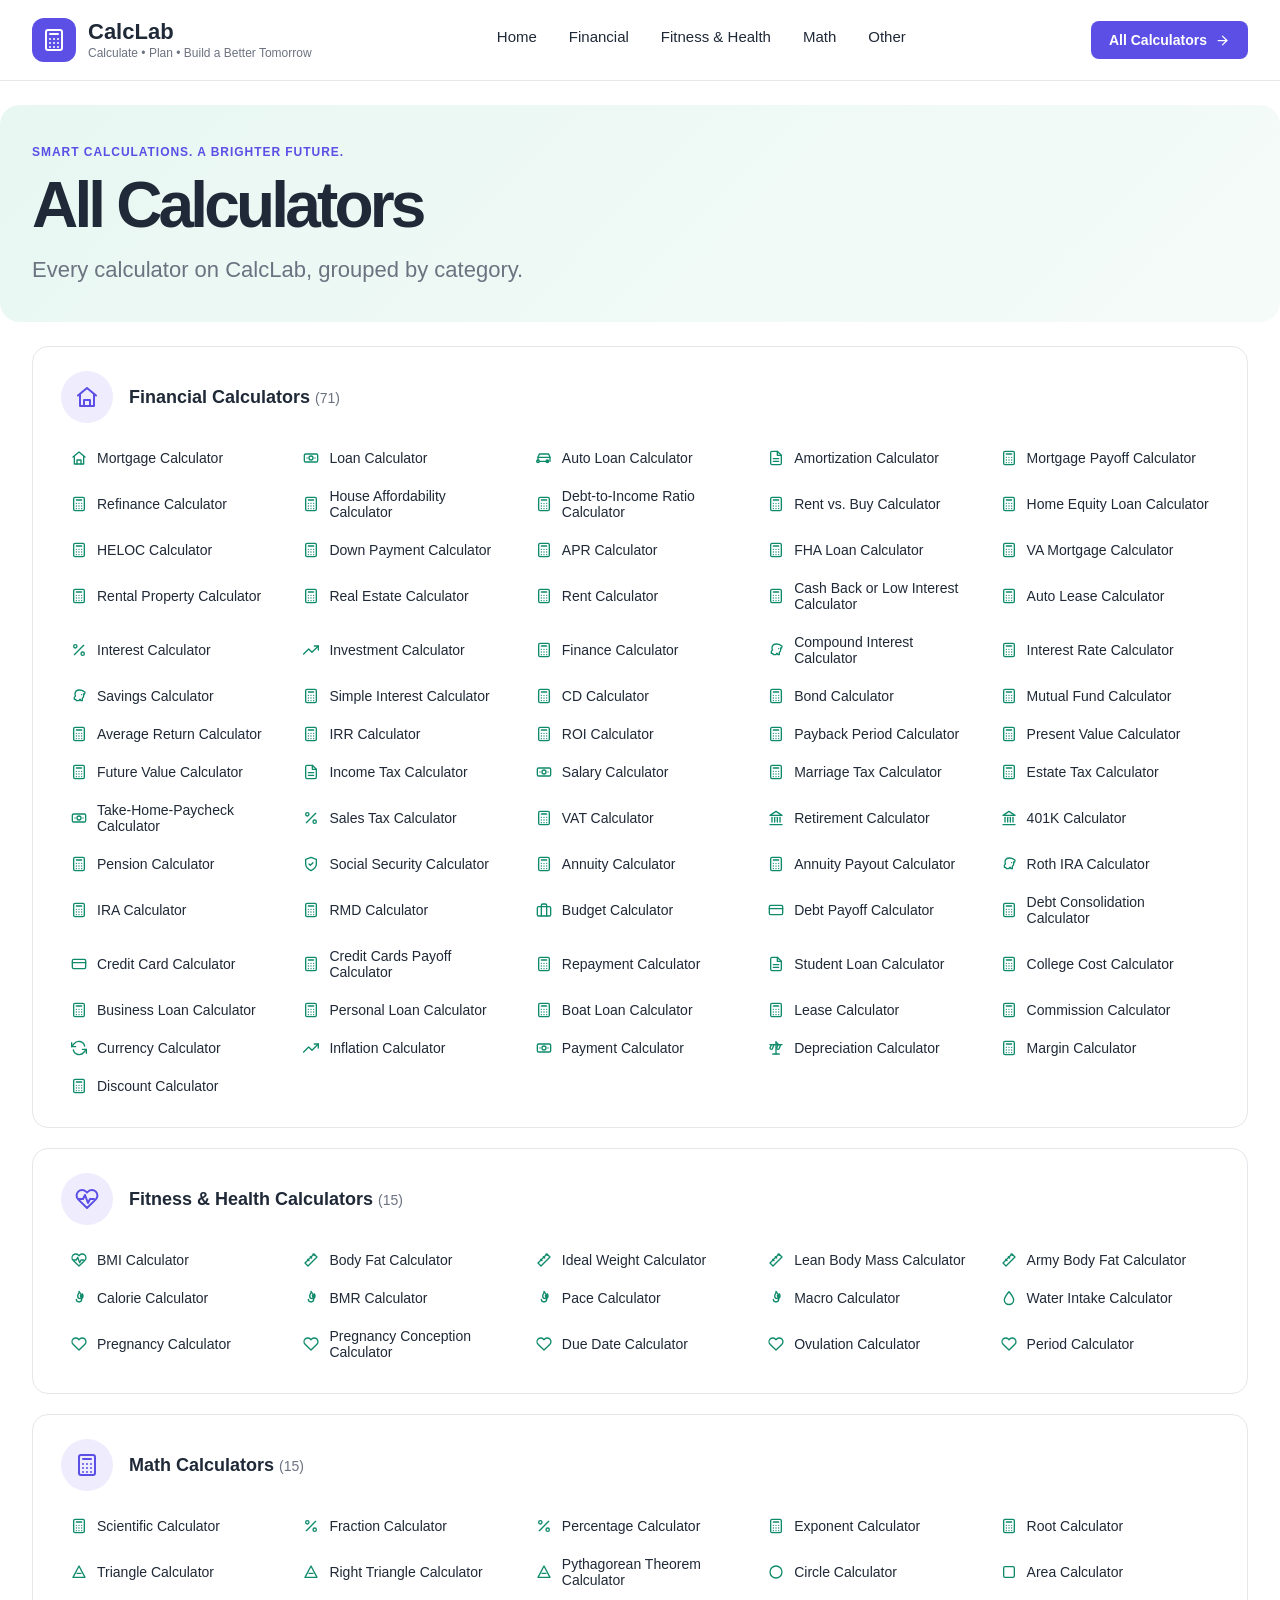
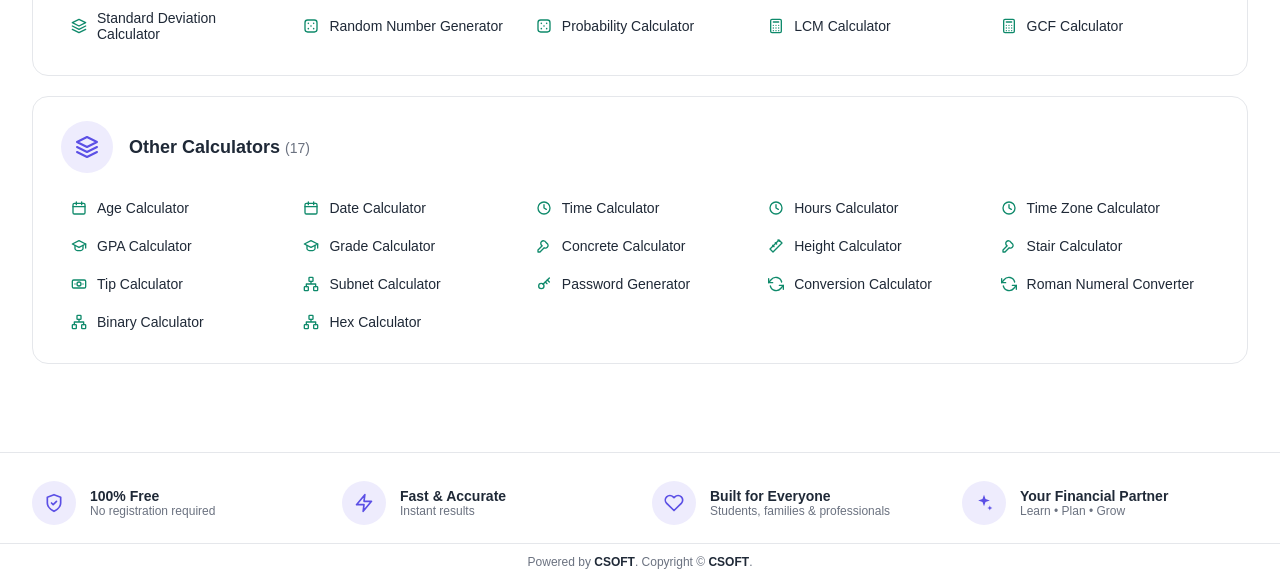
==== all-calculators.html @ 3d6a8034 "Initial project upload" ====
<!DOCTYPE html>
<html lang="en">
<head>
<meta charset="UTF-8">
<meta name="viewport" content="width=device-width, initial-scale=1.0">
<title>CalcLab — All Calculators</title>
<link rel="stylesheet" href="css/styles.css">
</head>
<body>

<header class="site-header">
  <div class="brand">
    <a href="index.html" class="brand-link" aria-label="Go to homepage">
      <div class="brand-mark" id="brand-mark-icon"></div>
      <div>
        <div class="brand-name">CalcLab</div>
        <div class="brand-tagline">Calculate &bull; Plan &bull; Build a Better Tomorrow</div>
      </div>
    </a>
  </div>
  <nav class="main-nav">
    <a href="index.html">Home</a>
    <a href="financial.html" target="_blank" rel="noopener noreferrer">Financial</a>
    <a href="fitness.html" target="_blank" rel="noopener noreferrer">Fitness &amp; Health</a>
    <a href="math.html" target="_blank" rel="noopener noreferrer">Math</a>
    <a href="other.html" target="_blank" rel="noopener noreferrer">Other</a>
  </nav>
  <div class="header-actions">
    <a href="all-calculators.html" class="btn btn-primary active">All Calculators <span id="all-calc-arrow"></span></a>
  </div>
</header>

<div class="page-intro">
  <div class="hero-eyebrow">Smart calculations. A brighter future.</div>
  <h1>All Calculators</h1>
  <p>Every calculator on CalcLab, grouped by category.</p>
</div>

<main class="page-main" id="all-calcs-main">
  <!-- rendered by js/all-calculators.js -->
</main>

<footer class="footer-strip">
  <div class="footer-item">
    <div class="icon-tile" id="footer-icon-1"></div>
    <div><div class="footer-title">100% Free</div><div class="footer-sub">No registration required</div></div>
  </div>
  <div class="footer-item">
    <div class="icon-tile" id="footer-icon-2"></div>
    <div><div class="footer-title">Fast &amp; Accurate</div><div class="footer-sub">Instant results</div></div>
  </div>
  <div class="footer-item">
    <div class="icon-tile" id="footer-icon-3"></div>
    <div><div class="footer-title">Built for Everyone</div><div class="footer-sub">Students, families &amp; professionals</div></div>
  </div>
  <div class="footer-item">
    <div class="icon-tile" id="footer-icon-4"></div>
    <div><div class="footer-title">Your Financial Partner</div><div class="footer-sub">Learn &bull; Plan &bull; Grow</div></div>
  </div>
</footer>
<div class="footer-credit">Powered by <strong>CSOFT</strong>. Copyright © <strong>CSOFT</strong>.</div>

<script src="js/icons.js"></script>
<script src="js/data.js"></script>
<script src="js/all-calculators.js"></script>
</body>
</html>
---- css/styles.css ----
:root {
  --brand: #5B4FE5;
  --brand-dark: #4A3FD1;
  --brand-pale: #EEECFD;
  --mint-start: #E8F7F2;
  --mint-end: #F5FBF9;
  --teal-tile: #D9F2EA;
  --teal-icon: #0F8A6B;
  --page-bg: #FFFFFF;
  --card-bg: #FFFFFF;
  --card-border: #E5E7EB;
  --heading: #1F2937;
  --body-text: #6B7280;
  --footer-bg: #FAFAFA;
  --badge-popular-bg: #EEECFD;
  --badge-popular-text: #5B4FE5;
  --badge-new-bg: #DCFCE7;
  --badge-new-text: #16A34A;
  --radius-card: 16px;
  --radius-btn: 8px;
  --shadow-card: 0 1px 3px rgba(0, 0, 0, 0.06);
  --font-sans: 'Inter', -apple-system, BlinkMacSystemFont, 'Segoe UI', Roboto, Helvetica, Arial, sans-serif;
}

* { box-sizing: border-box; }

html, body {
  margin: 0;
  padding: 0;
  background: var(--page-bg);
  color: var(--heading);
  font-family: var(--font-sans);
}

img, svg { display: block; }

a { color: inherit; text-decoration: none; }

.icon {
  width: 1em;
  height: 1em;
  display: inline-block;
  vertical-align: middle;
}

button {
  font-family: inherit;
  cursor: pointer;
}

/* Layout */
.site-header,
.hero,
.main-content,
.section-block,
.footer-strip {
  max-width: 1400px;
  margin: 0 auto;
  padding-left: 32px;
  padding-right: 32px;
}

.section-block {
  margin-top: 32px;
}

/* Header */
.site-header {
  display: flex;
  align-items: center;
  justify-content: space-between;
  gap: 24px;
  padding-top: 18px;
  padding-bottom: 18px;
  border-bottom: 1px solid var(--card-border);
}

.brand {
  display: flex;
  align-items: center;
  gap: 12px;
}

.brand-link {
  display: inline-flex;
  align-items: center;
  gap: 12px;
  color: inherit;
  text-decoration: none;
}

.brand-link:hover {
  color: inherit;
}

.brand-mark {
  width: 44px;
  height: 44px;
  border-radius: 12px;
  background: var(--brand);
  color: #fff;
  display: flex;
  align-items: center;
  justify-content: center;
  flex-shrink: 0;
}

.brand-mark .icon { width: 24px; height: 24px; }

.brand-name { font-size: 22px; font-weight: 800; line-height: 1.1; }

.brand-tagline { font-size: 12px; color: var(--body-text); margin-top: 2px; }

.main-nav {
  display: flex;
  align-items: center;
  gap: 32px;
  font-size: 15px;
  font-weight: 500;
  color: var(--heading);
}

.main-nav a {
  padding-bottom: 6px;
  border-bottom: 2px solid transparent;
  transition: color 0.15s ease, border-color 0.15s ease;
}

.main-nav a:hover { color: var(--brand); border-bottom-color: var(--brand); }

.main-nav a.active { color: var(--brand); border-bottom-color: var(--brand); font-weight: 600; }

.header-actions { display: flex; align-items: center; gap: 16px; }

.search-box {
  position: relative;
  display: flex;
  align-items: center;
  gap: 8px;
  border: 1px solid var(--card-border);
  border-radius: var(--radius-btn);
  padding: 9px 14px;
  color: var(--body-text);
  min-width: 220px;
}

.search-box input {
  border: none;
  outline: none;
  font-size: 14px;
  width: 100%;
  font-family: inherit;
  color: var(--heading);
}

.search-box .icon { width: 16px; height: 16px; flex-shrink: 0; }

.search-results {
  position: absolute;
  top: calc(100% + 8px);
  left: 0;
  right: 0;
  background: #fff;
  border: 1px solid var(--card-border);
  border-radius: 12px;
  box-shadow: 0 8px 24px rgba(15, 23, 42, 0.12);
  padding: 6px;
  max-height: 360px;
  overflow-y: auto;
  z-index: 50;
}

.search-result-item {
  display: flex;
  align-items: center;
  justify-content: space-between;
  gap: 10px;
  padding: 9px 10px;
  border-radius: 8px;
  font-size: 14px;
  color: var(--heading);
}

.search-result-item:hover { background: var(--brand-pale); color: var(--brand); }
.search-result-item .result-name { font-weight: 500; }
.search-result-item .result-category {
  font-size: 12px;
  color: var(--body-text);
  background: #F3F4F6;
  padding: 2px 8px;
  border-radius: 999px;
  flex-shrink: 0;
}
.search-result-item:hover .result-category { color: var(--brand); background: var(--brand-pale); }

.search-no-results {
  padding: 14px 10px;
  font-size: 14px;
  color: var(--body-text);
  text-align: center;
}

.btn {
  display: inline-flex;
  align-items: center;
  justify-content: center;
  gap: 8px;
  border: none;
  border-radius: var(--radius-btn);
  font-weight: 600;
  font-size: 14px;
  padding: 11px 18px;
  white-space: nowrap;
}

.btn .icon { width: 15px; height: 15px; }

.btn-primary { background: var(--brand); color: #fff; }
.btn-primary:hover { background: var(--brand-dark); }

.btn-outline {
  background: #fff;
  color: var(--brand);
  border: 1px solid var(--brand-pale);
}
.btn-outline:hover { background: var(--brand-pale); }

.btn-block { width: 100%; }

/* Hero */
.hero {
  margin-top: 24px;
  border-radius: 20px;
  background: linear-gradient(135deg, var(--mint-start), var(--mint-end));
  display: flex;
  align-items: center;
  justify-content: space-between;
  gap: 40px;
  padding-top: 40px;
  padding-bottom: 40px;
  overflow: hidden;
}

.hero-copy { max-width: 620px; }

.hero-eyebrow {
  color: var(--brand);
  font-weight: 700;
  font-size: 12px;
  letter-spacing: 0.08em;
  text-transform: uppercase;
  margin-bottom: 14px;
}

.hero-copy h1 {
  font-size: 48px;
  font-weight: 800;
  line-height: 1.1;
  margin: 0 0 16px;
  color: var(--heading);
}

.hero-copy p.subhead {
  font-size: 17px;
  color: var(--body-text);
  margin: 0 0 24px;
}

.hero-stats { display: flex; gap: 14px; flex-wrap: wrap; }

.stat-pill {
  display: flex;
  align-items: center;
  gap: 10px;
  background: #fff;
  border-radius: 12px;
  padding: 12px 16px;
  box-shadow: var(--shadow-card);
}

.stat-pill .icon-tile {
  width: 32px;
  height: 32px;
  border-radius: 8px;
  background: var(--teal-tile);
  color: var(--teal-icon);
  display: flex;
  align-items: center;
  justify-content: center;
  flex-shrink: 0;
}

.stat-pill .icon-tile .icon { width: 17px; height: 17px; }

.stat-pill .stat-title { font-size: 14px; font-weight: 700; color: var(--heading); }
.stat-pill .stat-sub { font-size: 12px; color: var(--body-text); }

.hero-art { flex-shrink: 0; position: relative; }

.hero-illustration {
  position: relative;
  width: 420px;
  height: 260px;
}

.hero-bg-svg { position: absolute; top: 0; left: 0; }

.hero-illustration img {
  position: absolute;
  width: auto;
  filter: drop-shadow(0 6px 10px rgba(15, 30, 25, 0.12));
}

.illus-calculator {
  position: absolute;
  top: 12px;
  left: 128px;
  height: 208px;
  width: auto;
  transform: rotate(-12deg);
  filter: drop-shadow(0 6px 10px rgba(15, 30, 25, 0.12));
}

.illus-coins {
  top: 104px;
  left: 34px;
  height: 152px;
  transform: rotate(-4deg);
}

.illus-leaves {
  top: 158px;
  left: 342px;
  height: 102px;
  transform: rotate(8deg);
}

.hero-caption {
  position: absolute;
  top: 0;
  right: -30px;
  font-family: "Segoe Print", "Bradley Hand", "Comic Sans MS", cursive;
  font-size: 15px;
  color: var(--heading);
  line-height: 1.35;
  transform: rotate(-4deg);
  text-align: left;
  max-width: 150px;
}

.hero-caption-arrow {
  display: block;
  margin: 6px 0 0 92px;
  transform: rotate(-4deg);
}

/* Main content */
.main-content {
  display: grid;
  grid-template-columns: 280px 1fr;
  gap: 28px;
  margin-top: 32px;
  align-items: start;
}

/* Sidebar */
.sidebar {
  background: #fff;
  border: 1px solid var(--card-border);
  border-radius: var(--radius-card);
  padding: 20px;
}

.sidebar-label {
  font-size: 12px;
  font-weight: 700;
  letter-spacing: 0.06em;
  color: #9CA3AF;
  margin: 0 0 12px 4px;
}

.category-list { display: flex; flex-direction: column; gap: 2px; margin-bottom: 20px; }

.category-item {
  display: flex;
  align-items: center;
  gap: 12px;
  width: 100%;
  background: none;
  border: none;
  border-left: 3px solid transparent;
  border-radius: 8px;
  padding: 11px 10px;
  font-size: 14px;
  font-weight: 500;
  color: var(--heading);
  text-align: left;
}

.category-item:hover { background: #F9FAFB; }

.category-item.active {
  background: var(--brand-pale);
  color: var(--brand);
  border-left-color: var(--brand);
  font-weight: 600;
}

.category-item .icon { width: 18px; height: 18px; flex-shrink: 0; color: #9CA3AF; }
.category-item.active .icon { color: var(--brand); }
.category-item .cat-label { flex: 1; }
.category-item .chevron { width: 16px; height: 16px; color: #C4C8D0; flex-shrink: 0; }

.sidebar-cta {
  background: var(--teal-tile);
  border-radius: 14px;
  padding: 18px;
}

.sidebar-cta .cta-icon { font-size: 22px; margin-bottom: 10px; }
.sidebar-cta p { margin: 0; font-size: 14px; font-weight: 700; color: var(--heading); line-height: 1.35; }
.sidebar-cta .btn { margin-top: 14px; font-size: 13px; padding: 10px 14px; }

/* Category panel */
.category-panel {
  background: #fff;
  border: 1px solid var(--card-border);
  border-radius: var(--radius-card);
  padding: 28px;
}

.category-panel-header {
  display: flex;
  align-items: flex-start;
  justify-content: space-between;
  gap: 16px;
  margin-bottom: 24px;
}

.category-panel-title { display: flex; align-items: center; gap: 16px; }

.category-icon-badge {
  width: 52px;
  height: 52px;
  border-radius: 50%;
  background: var(--brand-pale);
  color: var(--brand);
  display: flex;
  align-items: center;
  justify-content: center;
  flex-shrink: 0;
}

.category-icon-badge .icon { width: 24px; height: 24px; }

.category-panel-title h2 { font-size: 22px; font-weight: 800; margin: 0 0 4px; }
.category-panel-title p { font-size: 14px; color: var(--body-text); margin: 0; }

.view-all-link {
  display: inline-flex;
  align-items: center;
  gap: 6px;
  font-size: 14px;
  font-weight: 600;
  color: var(--brand);
  background: none;
  border: none;
  white-space: nowrap;
  padding: 4px;
}

.view-all-link .icon { width: 14px; height: 14px; }

/* Card grid */
.card-grid {
  display: grid;
  grid-template-columns: repeat(2, 1fr);
  gap: 20px;
}

.calc-card {
  border: 1px solid var(--card-border);
  border-radius: var(--radius-card);
  padding: 22px;
  box-shadow: var(--shadow-card);
}

.calc-card-top {
  display: flex;
  align-items: flex-start;
  justify-content: space-between;
  margin-bottom: 14px;
}

.calc-icon-tile {
  width: 44px;
  height: 44px;
  border-radius: 12px;
  background: var(--teal-tile);
  color: var(--teal-icon);
  display: flex;
  align-items: center;
  justify-content: center;
}

.calc-icon-tile .icon { width: 21px; height: 21px; }

.badge {
  display: inline-flex;
  align-items: center;
  gap: 4px;
  font-size: 12px;
  font-weight: 700;
  padding: 4px 10px;
  border-radius: 999px;
}

.badge .icon { width: 11px; height: 11px; }

.badge-popular { background: var(--badge-popular-bg); color: var(--badge-popular-text); }
.badge-new { background: var(--badge-new-bg); color: var(--badge-new-text); }

.calc-card h3 { font-size: 17px; font-weight: 700; margin: 0 0 8px; }
.calc-card p.calc-desc { font-size: 14px; color: var(--body-text); line-height: 1.45; margin: 0 0 18px; min-height: 40px; }

.calc-card-footer {
  display: flex;
  align-items: center;
  justify-content: space-between;
  gap: 12px;
}

.calc-meta {
  display: flex;
  align-items: center;
  gap: 8px;
  font-size: 13px;
  color: var(--body-text);
  flex-wrap: wrap;
}

.calc-meta .icon { width: 13px; height: 13px; }
.calc-meta .dot { color: var(--card-border); }

.calc-card .btn-primary { padding: 9px 16px; font-size: 13px; }

.card-grid.extra { margin-top: 20px; }

/* Listing pages */
.page-intro {
  max-width: 1400px;
  margin: 24px auto 0;
  padding: 40px 32px 36px;
  border-radius: 20px;
  background: linear-gradient(135deg, var(--mint-start), var(--mint-end));
}

.page-intro .hero-eyebrow {
  color: var(--brand);
  font-weight: 700;
  font-size: 12px;
  letter-spacing: 0.08em;
  text-transform: uppercase;
  margin-bottom: 16px;
}

.page-intro h1 {
  font-size: clamp(44px, 5vw, 72px);
  line-height: 0.96;
  letter-spacing: -0.06em;
  font-weight: 800;
  margin: 0 0 18px;
  color: var(--heading);
  max-width: 760px;
}

.page-intro p {
  color: var(--body-text);
  font-size: clamp(17px, 1.8vw, 22px);
  line-height: 1.45;
  margin: 0;
  max-width: 960px;
}

.page-main {
  max-width: 1400px;
  margin: 0 auto;
  padding: 24px 32px 40px;
  display: flex;
  flex-direction: column;
  gap: 20px;
}

.calc-group {
  background: #fff;
  border: 1px solid var(--card-border);
  border-radius: var(--radius-card);
  padding: 24px 28px;
}

.calc-group-header { display: flex; align-items: center; gap: 16px; margin-bottom: 18px; }
.calc-group-header h2 { font-size: 18px; font-weight: 700; margin: 0; }
.calc-group-count { color: var(--body-text); font-weight: 500; font-size: 14px; }

.calc-link-grid {
  display: grid;
  grid-template-columns: repeat(auto-fill, minmax(220px, 1fr));
  gap: 4px;
}

.calc-link {
  display: flex;
  align-items: center;
  gap: 10px;
  padding: 9px 10px;
  border-radius: 8px;
  font-size: 14px;
  color: var(--heading);
}

.calc-link:hover { background: var(--brand-pale); color: var(--brand); }
.calc-link .icon { width: 16px; height: 16px; color: var(--teal-icon); flex-shrink: 0; }
.calc-link:hover .icon { color: var(--brand); }

/* Footer strip */
.footer-strip {
  margin-top: 48px;
  padding-top: 28px;
  padding-bottom: 18px;
  border-top: 1px solid var(--card-border);
  display: grid;
  grid-template-columns: repeat(4, 1fr);
  gap: 24px;
}

.footer-item { display: flex; align-items: center; gap: 14px; }

.footer-item .icon-tile {
  width: 44px;
  height: 44px;
  border-radius: 50%;
  background: var(--brand-pale);
  color: var(--brand);
  display: flex;
  align-items: center;
  justify-content: center;
  flex-shrink: 0;
}

.footer-item .icon-tile .icon { width: 20px; height: 20px; }

.footer-item .footer-title { font-size: 14px; font-weight: 700; }
.footer-item .footer-sub { font-size: 12px; color: var(--body-text); }

.footer-credit {
  max-width: 1400px;
  margin: 0 auto;
  padding: 10px 32px 12px;
  border-top: 1px solid var(--card-border);
  text-align: center;
  color: var(--body-text);
  font-size: 12px;
  line-height: 1.4;
  font-weight: 500;
}

.footer-credit strong {
  color: var(--heading);
  font-weight: 700;
}

/* Stub pages */
.stub-main {
  max-width: 700px;
  margin: 80px auto;
  padding: 0 32px;
  text-align: center;
}

.stub-main h1 { font-size: 32px; margin-bottom: 12px; }
.stub-main p { color: var(--body-text); font-size: 16px; margin-bottom: 28px; }

/* Calculator page */
.calc-page-intro {
  display: flex;
  align-items: center;
  gap: 18px;
}

.calc-page-intro .category-icon-badge { width: 56px; height: 56px; flex-shrink: 0; }
.calc-page-intro .category-icon-badge .icon { width: 26px; height: 26px; }
.calc-page-intro h1 { font-size: 26px; margin: 0 0 4px; }
.calc-page-intro p { color: var(--body-text); font-size: 14px; margin: 0; }

.calc-columns {
  display: grid;
  grid-template-columns: 1fr 1fr;
  gap: 20px;
  align-items: start;
}

.calc-card-panel {
  background: #fff;
  border: 1px solid var(--card-border);
  border-radius: var(--radius-card);
  padding: 24px;
}

.calc-panel-heading {
  font-size: 13px;
  font-weight: 700;
  letter-spacing: 0.04em;
  text-transform: uppercase;
  color: #9CA3AF;
  margin: 0 0 16px;
}

.calc-form {
  display: flex;
  flex-direction: column;
  gap: 14px;
}

.calc-field { display: flex; flex-direction: column; gap: 6px; }
.calc-field-label { font-size: 13px; font-weight: 600; color: var(--heading); }

.calc-field input[type="number"],
.calc-field input[type="date"],
.calc-field input[type="time"],
.calc-field select {
  border: 1px solid var(--card-border);
  border-radius: var(--radius-btn);
  padding: 10px 12px;
  font-size: 14px;
  font-family: inherit;
  color: var(--heading);
  outline: none;
}

.calc-field input:focus,
.calc-field select:focus { border-color: var(--brand); }

.calc-field-checkbox { flex-direction: row; align-items: center; gap: 8px; }
.calc-field-checkbox span { font-size: 14px; color: var(--heading); }

.radio-row { display: flex; gap: 10px; flex-wrap: wrap; }
.radio-pill {
  display: flex;
  align-items: center;
  gap: 6px;
  border: 1px solid var(--card-border);
  border-radius: 999px;
  padding: 7px 14px;
  font-size: 13px;
  cursor: pointer;
}

.calc-submit { margin-top: 6px; align-self: flex-start; }

.calc-results-inner { display: flex; flex-direction: column; gap: 12px; }

.result-row {
  display: flex;
  align-items: baseline;
  justify-content: space-between;
  gap: 12px;
  padding: 12px 14px;
  border-radius: 10px;
  background: #F9FAFB;
}

.result-row.result-primary {
  background: var(--brand-pale);
}

.result-label { font-size: 13px; color: var(--body-text); }
.result-value { font-size: 15px; font-weight: 700; color: var(--heading); }
.result-primary .result-value { color: var(--brand); font-size: 20px; }

.calc-error {
  background: #FEF2F2;
  color: #B91C1C;
  border-radius: 10px;
  padding: 14px;
  font-size: 14px;
}

.amort-heading { font-size: 14px; font-weight: 700; margin: 22px 0 10px; }

.amort-table-wrap { max-height: 340px; overflow-y: auto; border: 1px solid var(--card-border); border-radius: 10px; }

.amort-table { width: 100%; border-collapse: collapse; font-size: 13px; }
.amort-table th, .amort-table td { padding: 8px 12px; text-align: right; border-bottom: 1px solid var(--card-border); }
.amort-table th:first-child, .amort-table td:first-child { text-align: left; }
.amort-table thead th { position: sticky; top: 0; background: #F9FAFB; color: var(--body-text); font-weight: 600; }

/* Scientific calculator */
.sci-calc { max-width: 340px; }

.sci-display {
  background: #1F2937;
  color: #fff;
  font-size: 26px;
  font-weight: 600;
  text-align: right;
  padding: 20px 16px;
  border-radius: 12px;
  margin-bottom: 12px;
  overflow-x: auto;
  white-space: nowrap;
}

.sci-keys {
  display: grid;
  grid-template-columns: repeat(4, 1fr);
  gap: 8px;
}

.sci-key {
  border: 1px solid var(--card-border);
  background: #F9FAFB;
  border-radius: 10px;
  padding: 14px 0;
  font-size: 15px;
  font-weight: 600;
  color: var(--heading);
}

.sci-key:hover { background: var(--brand-pale); }
.sci-key-mode { font-size: 12px; background: #fff; }
.sci-key-equals { background: var(--brand); color: #fff; border-color: var(--brand); }
.sci-key-equals:hover { background: var(--brand-dark); }

/* About and related */
.calc-info-panel { padding: 32px; }

.calc-info-title {
  display: flex;
  align-items: center;
  gap: 10px;
  font-size: 20px;
  font-weight: 800;
  margin: 0 0 14px;
  color: var(--heading);
}

.calc-info-title .icon { width: 22px; height: 22px; color: var(--brand); flex-shrink: 0; }

.calc-info-panel h3 { font-size: 16px; font-weight: 700; margin: 26px 0 10px; color: var(--heading); }
.calc-info-panel p { font-size: 14.5px; line-height: 1.7; color: var(--body-text); margin: 0; }

.calc-faq { display: flex; flex-direction: column; gap: 16px; margin-top: 4px; }

.faq-item { border-top: 1px solid var(--card-border); padding-top: 14px; }
.faq-item:first-child { border-top: none; padding-top: 0; }
.faq-q { font-size: 14.5px; font-weight: 700; color: var(--heading); margin: 0 0 6px; }
.faq-a { font-size: 14px; line-height: 1.6; color: var(--body-text); margin: 0; }

/* Responsive */
@media (max-width: 960px) {
  .main-nav { display: none; }
  .search-box { display: none; }
  .hero { flex-direction: column; }
  .hero-art { display: none; }
  .main-content { grid-template-columns: 1fr; }
  .card-grid { grid-template-columns: 1fr; }
  .footer-strip { grid-template-columns: repeat(2, 1fr); }
  .hero-copy h1 { font-size: 34px; }
  .calc-columns { grid-template-columns: 1fr; }
}
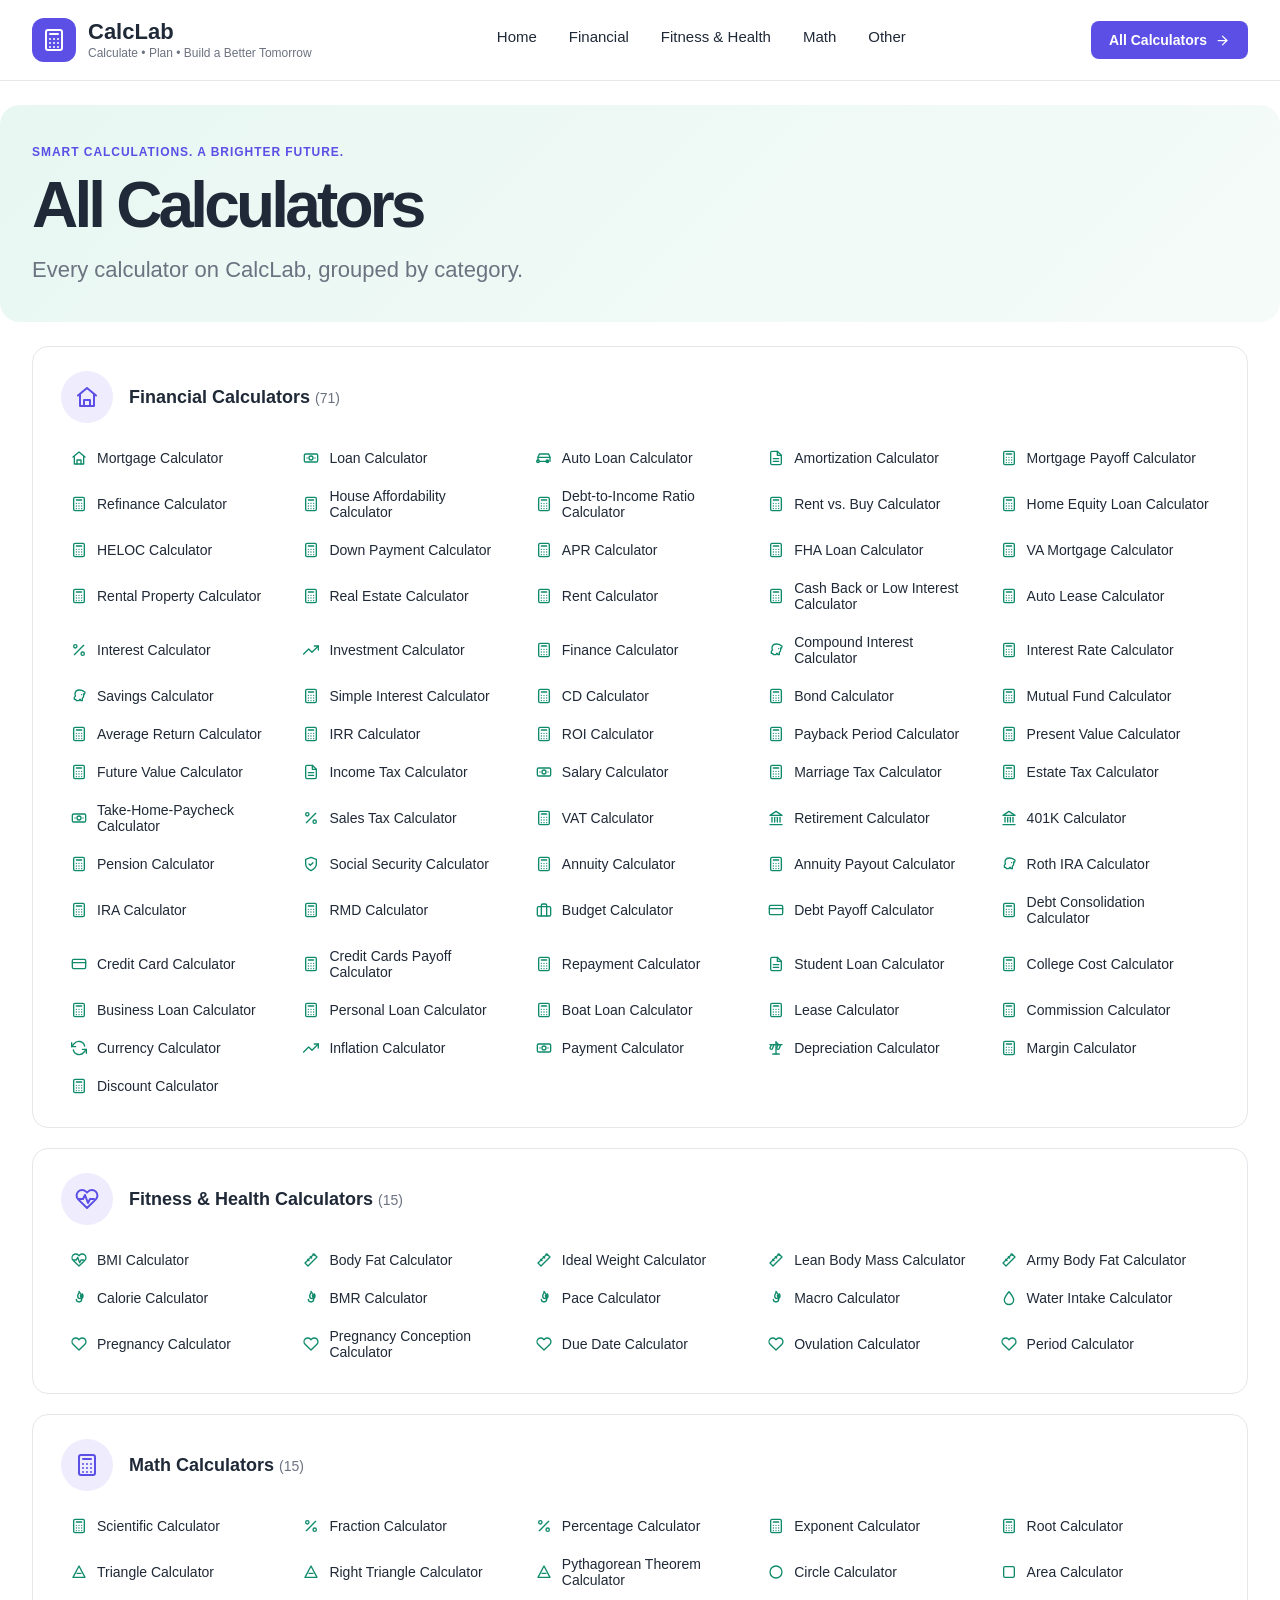
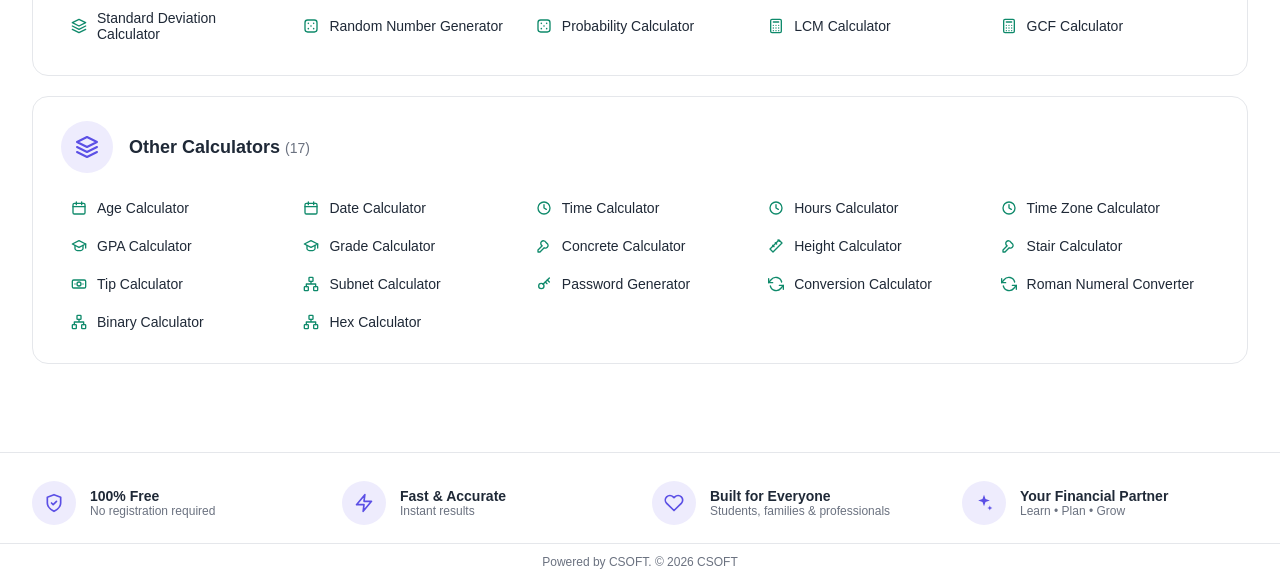
==== commit f3e8953c: "Update project" ====
--- a/all-calculators.html
+++ b/all-calculators.html
@@ -58,7 +58,7 @@
     <div><div class="footer-title">Your Financial Partner</div><div class="footer-sub">Learn &bull; Plan &bull; Grow</div></div>
   </div>
 </footer>
-<div class="footer-credit">Powered by <strong>CSOFT</strong>. Copyright © <strong>CSOFT</strong>.</div>
+<div class="footer-credit">Powered by CSOFT. © 2026 CSOFT</div>
 
 <script src="js/icons.js"></script>
 <script src="js/data.js"></script>
--- a/css/styles.css
+++ b/css/styles.css
@@ -483,6 +483,25 @@
   border-radius: var(--radius-card);
   padding: 22px;
   box-shadow: var(--shadow-card);
+  transition: transform 0.25s ease, box-shadow 0.25s ease, border-color 0.25s ease;
+  animation: cardFadeInUp 0.45s ease both;
+}
+
+.calc-card:nth-child(1) { animation-delay: 0.02s; }
+.calc-card:nth-child(2) { animation-delay: 0.08s; }
+.calc-card:nth-child(3) { animation-delay: 0.14s; }
+.calc-card:nth-child(4) { animation-delay: 0.2s; }
+.calc-card:nth-child(n+5) { animation-delay: 0.24s; }
+
+.calc-card:hover {
+  transform: translateY(-6px);
+  box-shadow: 0 14px 26px rgba(91, 79, 229, 0.14);
+  border-color: var(--brand-pale);
+}
+
+@keyframes cardFadeInUp {
+  from { opacity: 0; transform: translateY(14px); }
+  to { opacity: 1; transform: translateY(0); }
 }
 
 .calc-card-top {
@@ -501,7 +520,10 @@
   display: flex;
   align-items: center;
   justify-content: center;
-}
+  transition: transform 0.3s ease;
+}
+
+.calc-card:hover .calc-icon-tile { transform: scale(1.08) rotate(-4deg); }
 
 .calc-icon-tile .icon { width: 21px; height: 21px; }
 
@@ -518,7 +540,17 @@
 .badge .icon { width: 11px; height: 11px; }
 
 .badge-popular { background: var(--badge-popular-bg); color: var(--badge-popular-text); }
-.badge-new { background: var(--badge-new-bg); color: var(--badge-new-text); }
+
+.badge-new {
+  background: var(--badge-new-bg);
+  color: var(--badge-new-text);
+  animation: badgePulse 2.4s ease-in-out infinite;
+}
+
+@keyframes badgePulse {
+  0%, 100% { box-shadow: 0 0 0 0 rgba(22, 163, 74, 0.28); }
+  50% { box-shadow: 0 0 0 5px rgba(22, 163, 74, 0); }
+}
 
 .calc-card h3 { font-size: 17px; font-weight: 700; margin: 0 0 8px; }
 .calc-card p.calc-desc { font-size: 14px; color: var(--body-text); line-height: 1.45; margin: 0 0 18px; min-height: 40px; }
@@ -543,8 +575,22 @@
 .calc-meta .dot { color: var(--card-border); }
 
 .calc-card .btn-primary { padding: 9px 16px; font-size: 13px; }
+.calc-card .btn-primary .icon { transition: transform 0.2s ease; }
+.calc-card .btn-primary:hover .icon { transform: translateX(3px); }
 
 .card-grid.extra { margin-top: 20px; }
+
+@media (prefers-reduced-motion: reduce) {
+  .calc-card,
+  .calc-icon-tile,
+  .calc-card .btn-primary .icon,
+  .badge-new {
+    animation: none;
+    transition: none;
+  }
+  .calc-card:hover { transform: none; }
+  .calc-card:hover .calc-icon-tile { transform: none; }
+}
 
 /* Listing pages */
 .page-intro {
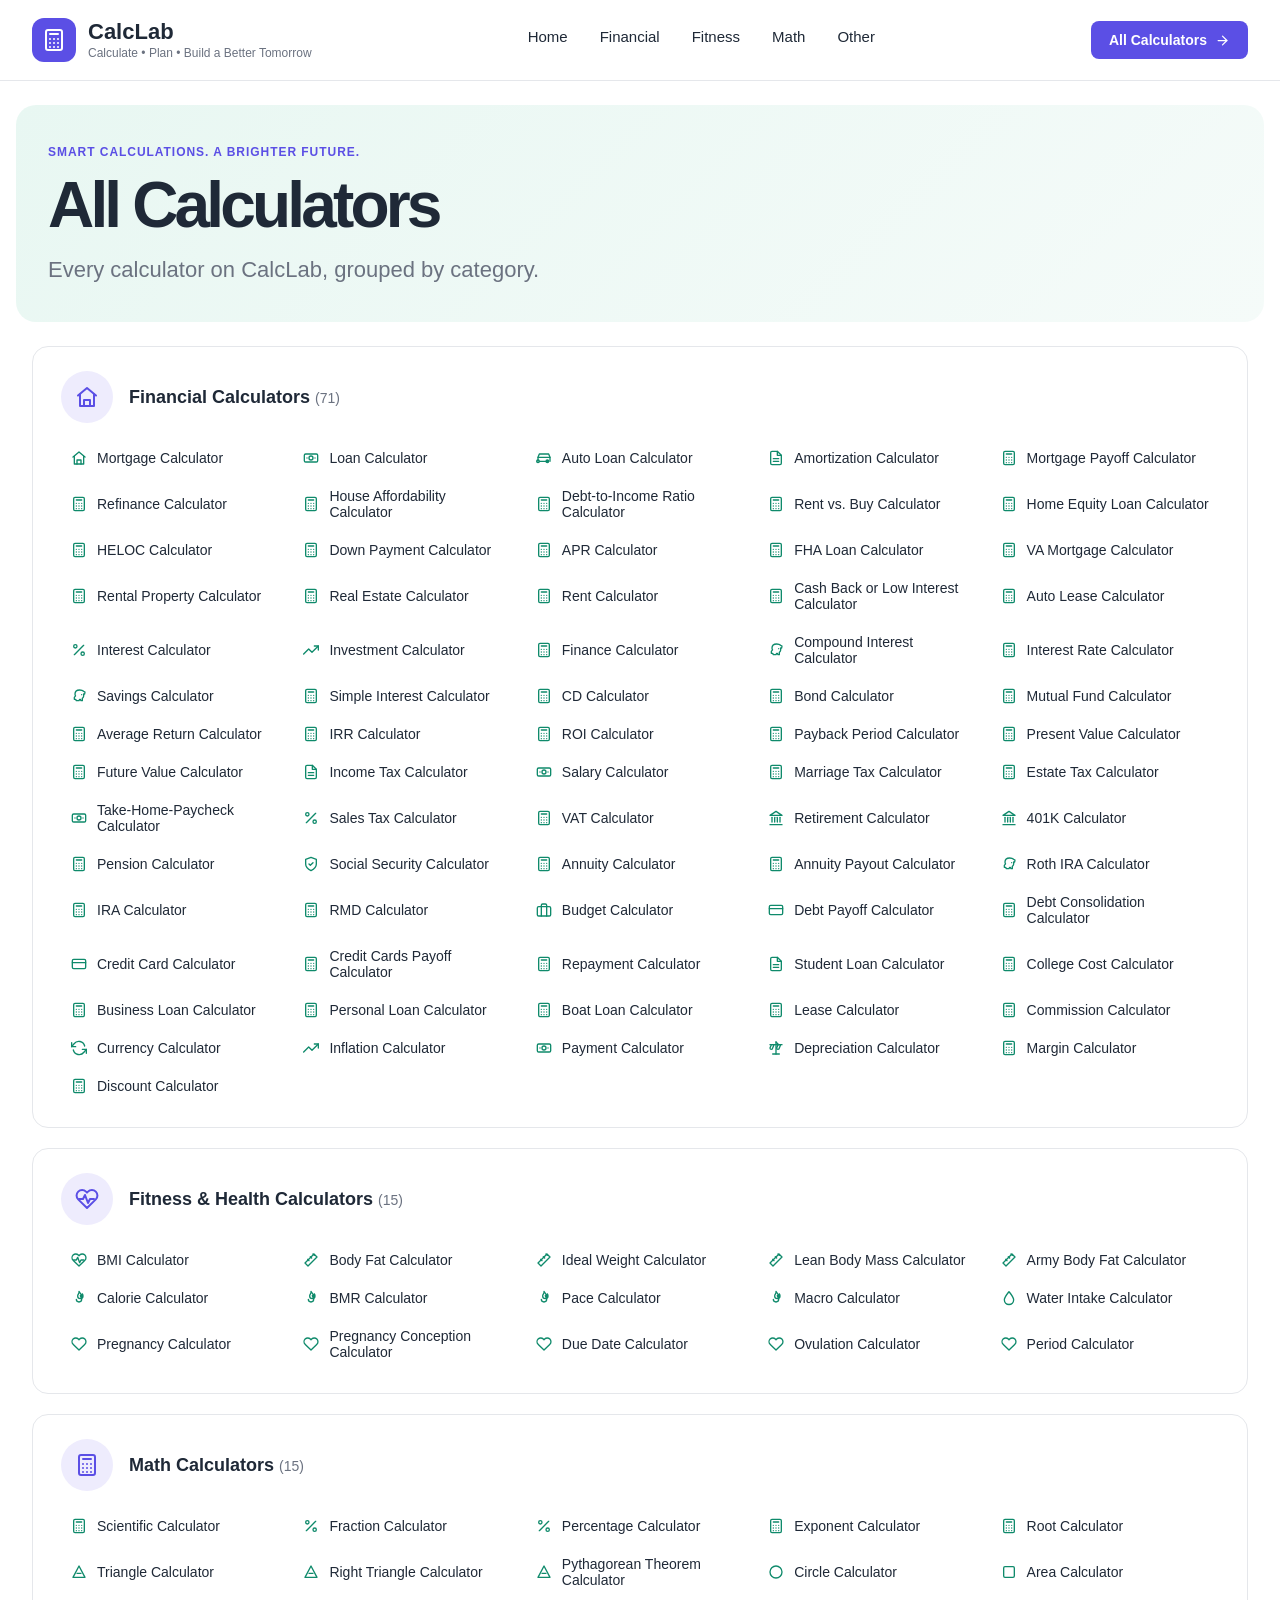
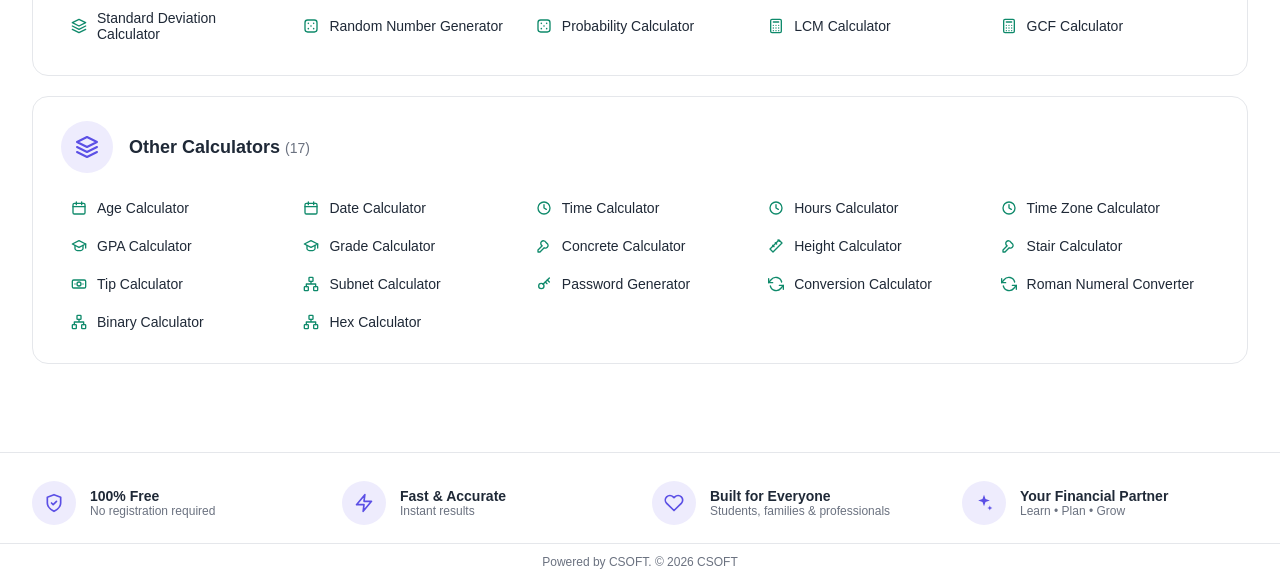
==== commit 3bf843ca: "Made Template Responsive" ====
--- a/all-calculators.html
+++ b/all-calculators.html
@@ -21,7 +21,7 @@
   <nav class="main-nav">
     <a href="index.html">Home</a>
     <a href="financial.html" target="_blank" rel="noopener noreferrer">Financial</a>
-    <a href="fitness.html" target="_blank" rel="noopener noreferrer">Fitness &amp; Health</a>
+    <a href="fitness.html" target="_blank" rel="noopener noreferrer">Fitness</a>
     <a href="math.html" target="_blank" rel="noopener noreferrer">Math</a>
     <a href="other.html" target="_blank" rel="noopener noreferrer">Other</a>
   </nav>
@@ -63,5 +63,6 @@
 <script src="js/icons.js"></script>
 <script src="js/data.js"></script>
 <script src="js/all-calculators.js"></script>
+<script src="js/nav-toggle.js"></script>
 </body>
 </html>
--- a/css/styles.css
+++ b/css/styles.css
@@ -903,14 +903,123 @@
 .faq-a { font-size: 14px; line-height: 1.6; color: var(--body-text); margin: 0; }
 
 /* Responsive */
+img { max-width: 100%; }
+.main-content > *, .sidebar, .hero-copy { min-width: 0; }
+.hero-art { max-width: 100%; }
+.hero-illustration { transform-origin: top left; }
+@media (max-width: 1432px) {
+  .hero { width: calc(100% - 32px); }
+}
+@media (max-width: 1180px) {
+  .hero { flex-direction: column; align-items: flex-start; gap: 24px; }
+  .hero-art { align-self: center; }
+}
+.nav-toggle {
+  display: none;
+  width: 44px;
+  height: 44px;
+  background: #fff;
+  border: 1px solid var(--card-border);
+  border-radius: var(--radius-btn);
+  flex-direction: column;
+  align-items: center;
+  justify-content: center;
+  gap: 5px;
+  padding: 0;
+  margin-left: auto;
+  flex-shrink: 0;
+}
+.nav-toggle span { display: block; width: 20px; height: 2px; background: var(--heading); transition: transform 0.25s ease, opacity 0.25s ease; }
+.site-header.nav-open .nav-toggle span:nth-child(1) { transform: translateY(7px) rotate(45deg); }
+.site-header.nav-open .nav-toggle span:nth-child(2) { opacity: 0; }
+.site-header.nav-open .nav-toggle span:nth-child(3) { transform: translateY(-7px) rotate(-45deg); }
+
+@media (max-width: 1200px) {
+  .main-nav { gap: 20px; }
+  .search-box { min-width: 160px; }
+  .main-content { grid-template-columns: 240px 1fr; }
+}
+
 @media (max-width: 960px) {
-  .main-nav { display: none; }
-  .search-box { display: none; }
-  .hero { flex-direction: column; }
-  .hero-art { display: none; }
+  .site-header, .hero, .main-content, .section-block, .footer-strip, .page-main, .page-intro, .footer-credit {
+    padding-left: 20px;
+    padding-right: 20px;
+  }
+  .hero { width: calc(100% - 24px); }
+  .site-header { flex-wrap: wrap; gap: 12px; }
+  .nav-toggle { display: flex; }
+  .main-nav, .header-actions { display: none; width: 100%; }
+  .site-header.nav-open .main-nav {
+    display: flex;
+    flex-direction: column;
+    align-items: stretch;
+    gap: 0;
+    order: 3;
+  }
+  .site-header.nav-open .main-nav a { padding: 14px 4px; border-bottom: 1px solid var(--card-border); }
+  .site-header.nav-open .header-actions {
+    display: flex;
+    flex-direction: column;
+    align-items: stretch;
+    order: 4;
+    padding-bottom: 8px;
+  }
+  .site-header.nav-open .search-box { display: flex; min-width: 0; width: 100%; }
+  .header-actions .btn { width: 100%; }
+  .hero { flex-direction: column; align-items: flex-start; gap: 24px; padding-top: 28px; padding-bottom: 28px; }
+  .hero-copy h1 { font-size: 34px; }
+  .hero-copy p.subhead { font-size: 16px; }
   .main-content { grid-template-columns: 1fr; }
+  .sidebar { padding: 16px; }
+  .category-list { flex-direction: row; overflow-x: auto; gap: 8px; padding-bottom: 6px; -webkit-overflow-scrolling: touch; }
+  .category-item { width: auto; white-space: nowrap; border-left: none; border-bottom: 3px solid transparent; flex-shrink: 0; }
+  .category-item.active { border-left-color: transparent; border-bottom-color: var(--brand); }
+  .category-item .chevron { display: none; }
   .card-grid { grid-template-columns: 1fr; }
   .footer-strip { grid-template-columns: repeat(2, 1fr); }
-  .hero-copy h1 { font-size: 34px; }
   .calc-columns { grid-template-columns: 1fr; }
-}
+  .calc-group { padding: 20px; }
+}
+
+@media (max-width: 600px) {
+  .brand-name { font-size: 19px; }
+  .brand-tagline { display: none; }
+  .brand-mark { width: 38px; height: 38px; }
+  .hero-copy h1 { font-size: 28px; }
+  .hero-stats { flex-direction: column; }
+  .stat-pill { width: 100%; }
+  .page-intro { padding-top: 28px; padding-bottom: 28px; border-radius: 16px; }
+  .page-intro h1 { font-size: clamp(32px, 10vw, 44px); }
+  .category-panel { padding: 18px; }
+  .category-panel-header { flex-direction: column; align-items: flex-start; }
+  .category-icon-badge { width: 44px; height: 44px; }
+  .calc-card { padding: 18px; }
+  .calc-card-footer { flex-wrap: wrap; }
+  .calc-link-grid { grid-template-columns: 1fr; }
+  .footer-strip { grid-template-columns: 1fr; }
+  .calc-page-intro { align-items: flex-start; }
+  .calc-page-intro h1 { font-size: 22px; }
+  .calc-card-panel { padding: 18px; }
+  .calc-field input[type="number"], .calc-field input[type="date"], .calc-field input[type="time"], .calc-field select { font-size: 16px; width: 100%; }
+  .calc-submit { align-self: stretch; }
+  .result-row { flex-wrap: wrap; }
+  .amort-table-wrap { overflow-x: auto; }
+  .amort-table { min-width: 420px; }
+  .calc-info-panel { padding: 20px; }
+  .sci-calc { max-width: 100%; }
+  .sci-display { font-size: 22px; padding: 16px 12px; }
+  .sci-key { padding: 13px 0; font-size: 14px; }
+  .stub-main { margin: 48px auto; padding: 0 20px; }
+}
+
+@media (max-width: 1100px) {
+  .brand-tagline { display: none; }
+  .search-box { min-width: 140px; }
+}
+
+@media (max-width: 1432px) {
+  .page-intro { width: calc(100% - 32px); }
+}
+@media (max-width: 960px) {
+  .page-intro { width: calc(100% - 24px); }
+}
